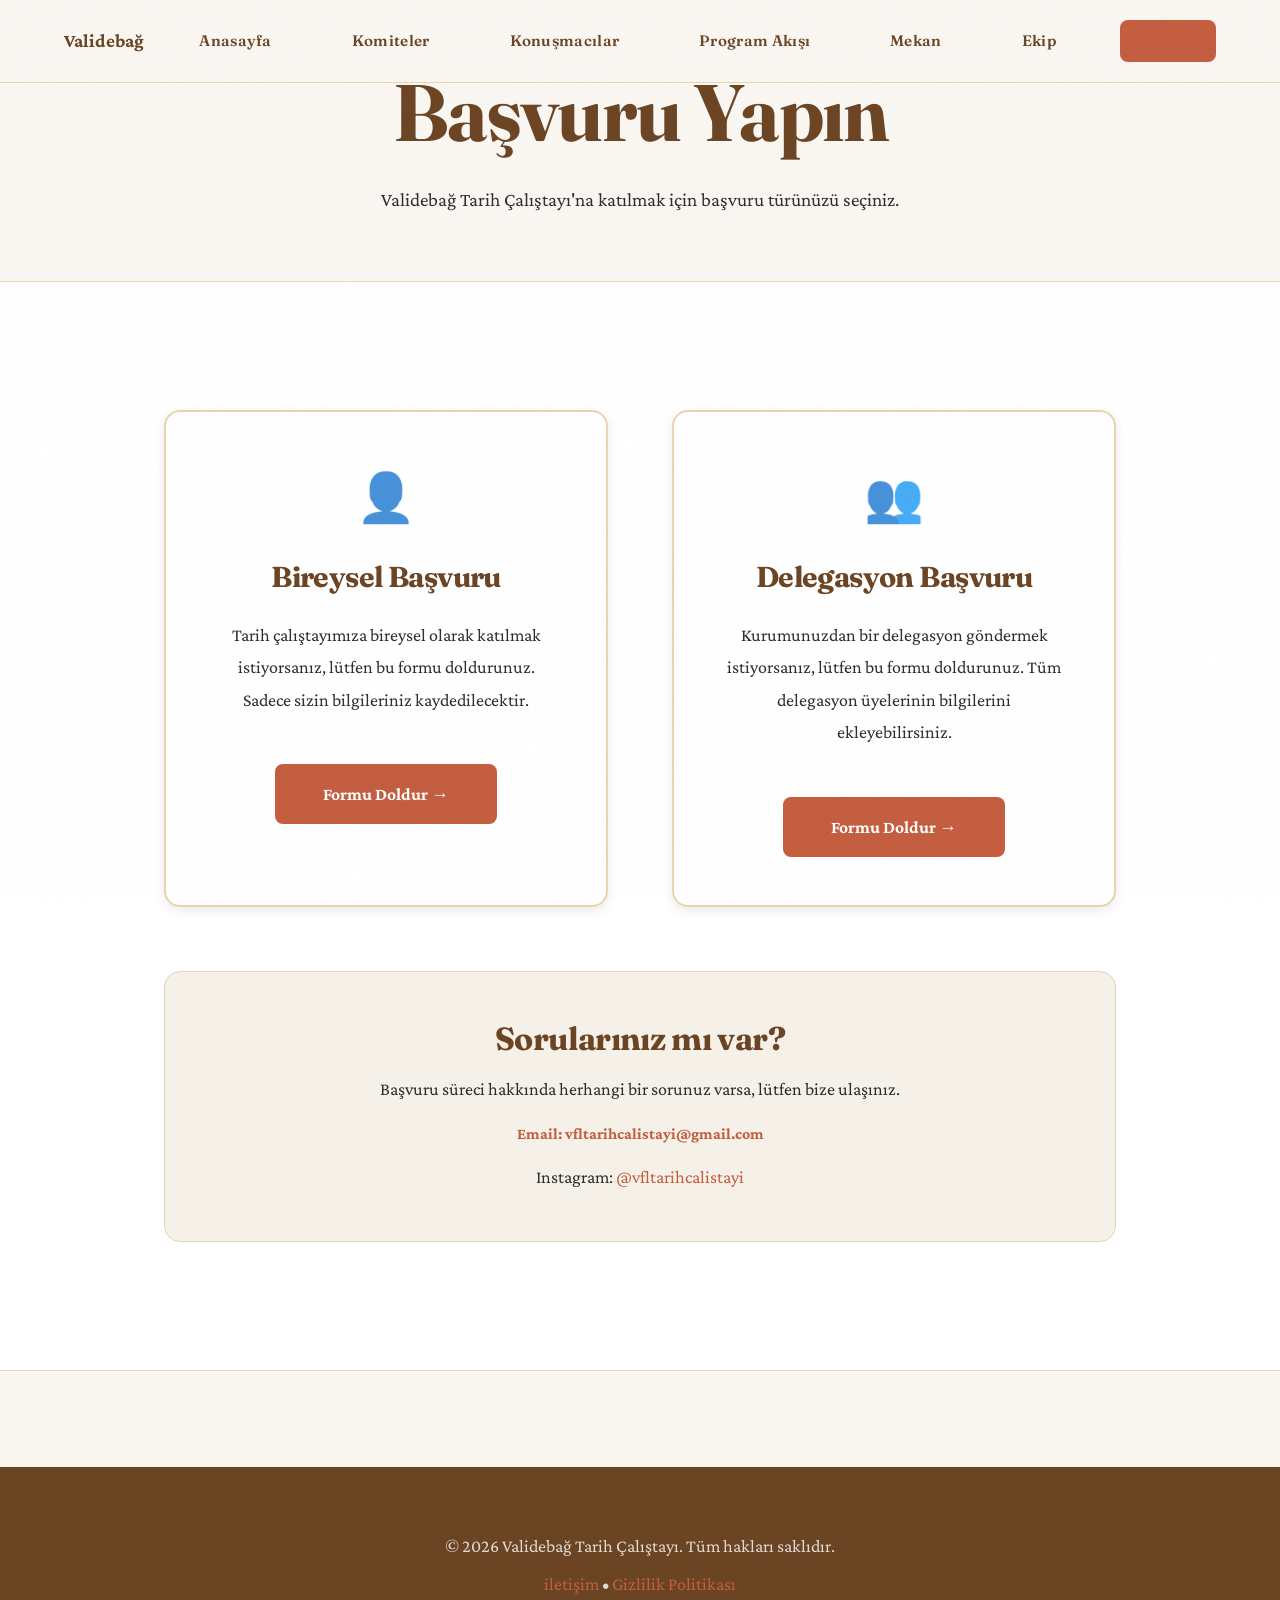
==== application.html @ ac3c8c67 "Initial commit: Validebağ Tarih Çalıştayı website - 9-10 Mayıs 2026" ====
<!DOCTYPE html>
<html lang="tr">
<head>
  <meta charset="UTF-8">
  <meta name="viewport" content="width=device-width, initial-scale=1.0">
  <meta name="description" content="Validebağ Tarih Çalıştayı - Başvuru">
  
  <title>Başvuru | Validebağ Tarih Çalıştayı</title>
  
  <link rel="icon" href="images/vfltarihkalitesiz.jpg" type="image/jpeg">
  <link rel="stylesheet" href="site.css">
  <style>
    .application-container {
      max-width: 1000px;
      margin: var(--space-3xl) auto;
      padding: 0 var(--space-lg);
    }

    .application-grid {
      display: grid;
      grid-template-columns: 1fr 1fr;
      gap: var(--space-3xl);
      margin: var(--space-3xl) 0;
    }

    @media (max-width: 768px) {
      .application-grid {
        grid-template-columns: 1fr;
        gap: var(--space-2xl);
      }
    }

    .application-card {
      background: var(--color-surface);
      border: 2px solid var(--color-border);
      border-radius: var(--radius-lg);
      padding: var(--space-2xl);
      text-align: center;
      transition: all 0.3s ease;
      box-shadow: var(--shadow-md);
    }

    .application-card:hover {
      border-color: var(--color-accent);
      box-shadow: var(--shadow-lg);
      transform: translateY(-4px);
    }

    .application-card h3 {
      color: var(--color-primary);
      font-size: 1.8rem;
      margin-bottom: var(--space-lg);
    }

    .application-card p {
      color: var(--color-text-primary);
      line-height: 1.8;
      margin-bottom: var(--space-2xl);
    }

    .application-button {
      display: inline-block;
      background-color: var(--color-accent);
      color: var(--color-surface);
      padding: var(--space-md) var(--space-2xl);
      border-radius: var(--radius-md);
      text-decoration: none;
      font-weight: 700;
      font-size: 1.1rem;
      transition: all 0.3s ease;
      border: none;
      cursor: pointer;
    }

    .application-button:hover {
      background-color: #a64d2e;
      text-decoration: none;
      transform: scale(1.05);
    }

    .application-icon {
      font-size: 3rem;
      margin-bottom: var(--space-lg);
      opacity: 0.8;
    }
  </style>
</head>
<body>
  <!-- NAVIGATION -->
  <nav>
    <div class="nav-container">
      <div class="nav-logo">
        <span style="font-size: 1.2rem; font-weight: 700; color: var(--color-primary);">Validebağ</span>
      </div>
      
      <ul class="nav-links">
        <li><a href="index.html">Anasayfa</a></li>
        <li><a href="committees.html">Komiteler</a></li>
        <li><a href="speakers.html">Konuşmacılar</a></li>
        <li><a href="schedule.html">Program Akışı</a></li>
        <li><a href="index.html#mekan">Mekan</a></li>
        <li><a href="team.html">Ekip</a></li>
        <li><a href="application.html" class="active btn btn-accent btn-small">Başvuru</a></li>
      </ul>

      <button class="hamburger" aria-label="Menu">
        <span></span>
        <span></span>
        <span></span>
      </button>
    </div>
  </nav>

  <!-- MAIN CONTENT -->
  <main>
    <!-- PAGE HEADER -->
    <section class="light text-center">
      <div class="container">
        <h1 class="animate-on-scroll">Başvuru Yapın</h1>
        <p class="animate-on-scroll stagger-1" style="font-size: 1.2rem; max-width: 700px; margin: 0 auto;">
          Validebağ Tarih Çalıştayı'na katılmak için başvuru türünüzü seçiniz.
        </p>
      </div>
    </section>

    <!-- APPLICATION OPTIONS -->
    <section class="dark">
      <div class="application-container">
        <div class="application-grid animate-on-scroll stagger-1">
          <!-- Individual Application -->
          <div class="application-card">
            <div class="application-icon">👤</div>
            <h3>Bireysel Başvuru</h3>
            <p>
              Tarih çalıştayımıza bireysel olarak katılmak istiyorsanız, lütfen bu formu doldurunuz. Sadece sizin bilgileriniz kaydedilecektir.
            </p>
            <a href="https://docs.google.com/forms/d/e/1FAIpQLSf6rA6gTKrqqKxIMOu5CJPsDPmnwL3As09_zaP8a62IZdHNdw/viewform" target="_blank" class="application-button">
              Formu Doldur →
            </a>
          </div>

          <!-- Delegation Application -->
          <div class="application-card">
            <div class="application-icon">👥</div>
            <h3>Delegasyon Başvuru</h3>
            <p>
              Kurumunuzdan bir delegasyon göndermek istiyorsanız, lütfen bu formu doldurunuz. Tüm delegasyon üyelerinin bilgilerini ekleyebilirsiniz.
            </p>
            <a href="https://docs.google.com/forms/d/e/1FAIpQLSeUXNnpHpRKY1TusnxW071rdFc4m7WQOL3dRkvvOe0qYwBbZA/viewform" target="_blank" class="application-button">
              Formu Doldur →
            </a>
          </div>
        </div>

        <!-- Additional Info -->
        <div class="animate-on-scroll stagger-2" style="margin-top: var(--space-3xl); text-align: center;">
          <div class="card" style="background-color: var(--color-surface-secondary); padding: var(--space-2xl);">
            <h3 style="color: var(--color-primary); margin-bottom: var(--space-md);">Sorularınız mı var?</h3>
            <p style="color: var(--color-text-primary); margin-bottom: var(--space-md);">
              Başvuru süreci hakkında herhangi bir sorunuz varsa, lütfen bize ulaşınız.
            </p>
            <a href="mailto:vfltarihcalistayi@gmail.com" style="color: var(--color-accent); font-weight: 700; text-decoration: none;">
              Email: vfltarihcalistayi@gmail.com
            </a>
            <p style="margin: var(--space-md) 0 0 0; color: var(--color-text-primary);">
              Instagram: <a href="https://instagram.com/vfltarihcalistayi" target="_blank" style="color: var(--color-accent); text-decoration: none;">@vfltarihcalistayi</a>
            </p>
          </div>
        </div>
      </div>
    </section>
  </main>

  <!-- FOOTER -->
  <footer>
    <div class="container">
      <p>&copy; 2026 Validebağ Tarih Çalıştayı. Tüm hakları saklıdır.</p>
      <p>
        <a href="mailto:vfltarihcalistayi@gmail.com">iletişim</a> •
        <a href="#">Gizlilik Politikası</a>
      </p>
    </div>
  </footer>

  <script src="app.js"></script>
</body>
</html>
---- site.css ----
/* ================================
   VALIDEBAĞ TARİH ÇALIŞTAYI
   Design System & CSS Variables
   Editorial / Magazine Style
   ================================ */

@import url('https://fonts.googleapis.com/css2?family=Fraunces:wght@400;500;600;700;800;900&family=Crimson+Pro:wght@400;500;600;700&display=swap');

/* ================================
   1. CSS VARIABLES & DESIGN SYSTEM
   ================================ */

:root {
  /* === COLORS === */
  /* Primary: Warm Editorial Brown */
  --color-primary: #6B4423;
  --color-primary-rgb: 107, 68, 35;
  --color-primary-light: #8B7355;
  
  /* Secondary: Terracotta/Accent */
  --color-accent: #C45D3E;
  --color-accent-light: #D97549;
  
  /* Background & Surface */
  --color-bg: #faf7f2;
  --color-surface: #ffffff;
  --color-surface-secondary: #f5f0e8;
  
  /* Text */
  --color-text-primary: #2d2d2d;
  --color-text-secondary: #6d6d6d;
  --color-text-light: #9a9a9a;
  
  /* Border & Divider */
  --color-border: #e8d5b0;
  --color-divider: #ead9b8;
  
  /* Functional */
  --color-success: #10b981;
  --color-warning: #f59e0b;
  --color-error: #ef4444;

  /* === TYPOGRAPHY === */
  --font-display: 'Fraunces', serif;
  --font-body: 'Crimson Pro', serif;
  --font-mono: 'Monaco', monospace;

  /* === SPACING (8px grid) === */
  --space-xs: 4px;
  --space-sm: 8px;
  --space-md: 16px;
  --space-lg: 24px;
  --space-xl: 32px;
  --space-2xl: 48px;
  --space-3xl: 64px;
  --space-4xl: 96px;
  --space-5xl: 128px;

  /* === BORDER RADIUS === */
  --radius-sm: 4px;
  --radius-md: 8px;
  --radius-lg: 16px;
  --radius-xl: 24px;
  --radius-full: 9999px;

  /* === SHADOWS === */
  --shadow-sm: 0 1px 2px rgba(0, 0, 0, 0.05);
  --shadow-md: 0 4px 12px rgba(0, 0, 0, 0.08);
  --shadow-lg: 0 12px 32px rgba(0, 0, 0, 0.12);
  --shadow-xl: 0 24px 64px rgba(0, 0, 0, 0.16);

  /* === EASING FUNCTIONS === */
  --ease-out-expo: cubic-bezier(0.16, 1, 0.3, 1);
  --ease-out-quart: cubic-bezier(0.25, 1, 0.5, 1);
  --ease-in-out: cubic-bezier(0.76, 0, 0.24, 1);
  --ease-spring: cubic-bezier(0.34, 1.56, 0.64, 1);
}

/* ================================
   2. RESET & BASE STYLES
   ================================ */

* {
  margin: 0;
  padding: 0;
  box-sizing: border-box;
}

html {
  scroll-behavior: smooth;
  -webkit-font-smoothing: antialiased;
  -moz-osx-font-smoothing: grayscale;
}

body {
  font-family: var(--font-body);
  font-size: 16px;
  line-height: 1.6;
  color: var(--color-text-primary);
  background-color: var(--color-bg);
  overflow-x: hidden;
}

/* Subtle grain overlay */
body::after {
  content: '';
  position: fixed;
  top: 0;
  left: 0;
  width: 100%;
  height: 100%;
  background-image: url("data:image/svg+xml,%3Csvg viewBox='0 0 256 256' xmlns='http://www.w3.org/2000/svg'%3E%3Cfilter id='noise'%3E%3CfeTurbulence type='fractalNoise' baseFrequency='0.9' numOctaves='4' stitchTiles='stitch'/%3E%3C/filter%3E%3Crect width='100%25' height='100%25' filter='url(%23noise)' opacity='0.02'/%3E%3C/svg%3E");
  pointer-events: none;
  z-index: 9999;
}

/* ================================
   3. TYPOGRAPHY
   ================================ */

h1, h2, h3, h4, h5, h6 {
  font-family: var(--font-display);
  font-weight: 700;
  line-height: 1.2;
  letter-spacing: -0.02em;
  color: var(--color-primary);
}

h1 {
  font-size: clamp(2.5rem, 5vw + 1rem, 5rem);
  margin-bottom: var(--space-lg);
}

h2 {
  font-size: clamp(1.8rem, 3vw + 0.5rem, 3rem);
  margin-bottom: var(--space-lg);
}

h3 {
  font-size: clamp(1.3rem, 2vw + 0.5rem, 2rem);
  margin-bottom: var(--space-md);
}

h4 {
  font-size: 1.25rem;
  margin-bottom: var(--space-md);
}

p {
  font-size: clamp(1rem, 1vw + 0.5rem, 1.125rem);
  line-height: 1.7;
  margin-bottom: var(--space-md);
  color: var(--color-text-primary);
}

p:last-child {
  margin-bottom: 0;
}

/* Accent color for special text */
.accent {
  color: var(--color-accent);
  font-weight: 600;
}

a {
  color: var(--color-primary);
  text-decoration: none;
  transition: color 0.3s ease;
}

a:hover {
  color: var(--color-accent);
}

/* ================================
   4. LAYOUT UTILITIES
   ================================ */

.container {
  max-width: 1200px;
  margin: 0 auto;
  padding: 0 var(--space-lg);
}

.full-bleed {
  width: 100vw;
  margin-left: calc(-50vw + 50%);
}

.grid {
  display: grid;
  gap: var(--space-lg);
}

.grid-2 {
  grid-template-columns: repeat(2, 1fr);
}

.grid-3 {
  grid-template-columns: repeat(3, 1fr);
}

.grid-4 {
  grid-template-columns: repeat(4, 1fr);
}

.grid-asymmetric {
  grid-template-columns: 2fr 1fr;
}

.grid-golden {
  grid-template-columns: 1.618fr 1fr;
}

@media (max-width: 768px) {
  .grid-2,
  .grid-3,
  .grid-4,
  .grid-asymmetric,
  .grid-golden {
    grid-template-columns: 1fr;
  }
}

/* ================================
   5. FLEXBOX UTILITIES
   ================================ */

.flex {
  display: flex;
  gap: var(--space-md);
}

.flex-center {
  display: flex;
  align-items: center;
  justify-content: center;
  gap: var(--space-md);
}

.flex-between {
  display: flex;
  align-items: center;
  justify-content: space-between;
  gap: var(--space-md);
}

.flex-col {
  display: flex;
  flex-direction: column;
}

/* ================================
   6. NAVIGATION
   ================================ */

nav {
  position: fixed;
  top: 0;
  left: 0;
  width: 100%;
  z-index: 100;
  padding: var(--space-md) 0;
  backdrop-filter: blur(12px);
  background: rgba(250, 247, 242, 0.85);
  border-bottom: 1px solid var(--color-border);
  transition: all 0.3s ease;
}

nav.scrolled {
  padding: var(--space-sm) 0;
  box-shadow: var(--shadow-sm);
}

.nav-container {
  display: flex;
  align-items: center;
  justify-content: space-between;
  padding: 0 var(--space-lg);
  max-width: 1200px;
  margin: 0 auto;
}

.nav-logo {
  height: 50px;
  width: auto;
  display: flex;
  align-items: center;
}

.nav-logo img {
  height: 100%;
  width: auto;
  object-fit: contain;
}

.nav-links {
  display: flex;
  align-items: center;
  gap: var(--space-2xl);
  list-style: none;
}

.nav-links a {
  font-family: var(--font-display);
  font-weight: 600;
  font-size: 0.95rem;
  letter-spacing: 0.02em;
  padding: var(--space-sm) var(--space-md);
  border-bottom: 2px solid transparent;
  transition: all 0.3s ease;
}

.nav-links a:hover,
.nav-links a.active {
  color: var(--color-accent);
  border-bottom-color: var(--color-accent);
}

/* Hamburger Menu */
.hamburger {
  display: none;
  flex-direction: column;
  gap: 6px;
  background: none;
  border: none;
  cursor: pointer;
  padding: var(--space-sm);
}

.hamburger span {
  width: 24px;
  height: 2px;
  background: var(--color-primary);
  transition: all 0.3s ease;
}

.hamburger.open span:nth-child(1) {
  transform: rotate(45deg) translate(10px, 10px);
}

.hamburger.open span:nth-child(2) {
  opacity: 0;
}

.hamburger.open span:nth-child(3) {
  transform: rotate(-45deg) translate(8px, -8px);
}

@media (max-width: 768px) {
  .hamburger {
    display: flex;
  }

  .nav-links {
    position: absolute;
    top: 70px;
    right: 0;
    left: 0;
    background: var(--color-surface);
    flex-direction: column;
    gap: var(--space-lg);
    padding: var(--space-2xl) var(--space-lg);
    border-bottom: 1px solid var(--color-border);
    max-height: 0;
    overflow: hidden;
    transition: max-height 0.3s ease;
  }

  .nav-links.open {
    max-height: 400px;
  }

  .nav-links a {
    padding: var(--space-md) 0;
    font-size: 1.1rem;
  }
}

/* ================================
   7. BUTTONS
   ================================ */

.btn {
  display: inline-flex;
  align-items: center;
  justify-content: center;
  gap: var(--space-sm);
  padding: 14px 28px;
  font-family: var(--font-display);
  font-size: 0.95rem;
  font-weight: 600;
  letter-spacing: 0.01em;
  border: none;
  border-radius: var(--radius-md);
  cursor: pointer;
  transition: all 0.3s var(--ease-out-expo);
  text-decoration: none;
}

.btn-primary {
  color: var(--color-surface);
  background: var(--color-primary);
}

.btn-primary:hover {
  background: var(--color-primary-light);
  transform: translateY(-2px);
  box-shadow: var(--shadow-lg);
}

.btn-accent {
  color: var(--color-surface);
  background: var(--color-accent);
}

.btn-accent:hover {
  background: var(--color-accent-light);
  transform: translateY(-2px);
  box-shadow: var(--shadow-lg);
}

.btn-ghost {
  color: var(--color-primary);
  background: transparent;
  border: 1.5px solid var(--color-border);
}

.btn-ghost:hover {
  border-color: var(--color-primary);
  background: var(--color-surface-secondary);
  transform: translateY(-2px);
}

.btn-small {
  padding: 10px 18px;
  font-size: 0.85rem;
}

/* ================================
   8. CARDS
   ================================ */

.card {
  background: var(--color-surface);
  border: 1px solid var(--color-border);
  border-radius: var(--radius-lg);
  padding: var(--space-xl);
  transition: all 0.4s var(--ease-out-expo);
}

.card:hover {
  transform: translateY(-4px);
  box-shadow: var(--shadow-lg);
  border-color: var(--color-accent);
}

.card-compact {
  padding: var(--space-lg);
}

.card-image {
  width: 100%;
  height: 200px;
  object-fit: cover;
  border-radius: var(--radius-lg) var(--radius-lg) 0 0;
  margin: -var(--space-xl) -var(--space-xl) var(--space-lg) -var(--space-xl);
}

.card-title {
  margin-bottom: var(--space-md);
}

.card-text {
  color: var(--color-text-secondary);
  margin-bottom: var(--space-md);
}

/* ================================
   9. FORMS
   ================================ */

.form-group {
  margin-bottom: var(--space-lg);
}

.form-group label {
  display: block;
  font-family: var(--font-display);
  font-weight: 600;
  margin-bottom: var(--space-sm);
  color: var(--color-primary);
}

.input,
textarea,
select {
  width: 100%;
  padding: 14px 18px;
  font-family: var(--font-body);
  font-size: 16px;
  color: var(--color-text-primary);
  background: var(--color-surface);
  border: 1.5px solid var(--color-border);
  border-radius: var(--radius-md);
  outline: none;
  transition: all 0.25s ease;
}

.input:focus,
textarea:focus,
select:focus {
  border-color: var(--color-primary);
  box-shadow: 0 0 0 3px rgba(107, 68, 35, 0.15);
}

.input::placeholder,
textarea::placeholder {
  color: var(--color-text-light);
  opacity: 0.6;
}

textarea {
  resize: vertical;
  min-height: 120px;
}

/* ================================
   10. SECTIONS & SPACING
   ================================ */

section {
  padding: var(--space-3xl) 0;
}

section.hero {
  padding: 150px 0;
  min-height: 100vh;
  display: flex;
  align-items: center;
  justify-content: center;
  background: linear-gradient(135deg, var(--color-bg) 0%, var(--color-surface-secondary) 100%);
}

section.light {
  background: var(--color-bg);
}

section.dark {
  background: var(--color-surface);
  border-top: 1px solid var(--color-divider);
  border-bottom: 1px solid var(--color-divider);
}

/* ================================
   11. COUNTDOWN TIMER
   ================================ */

.countdown {
  display: flex;
  justify-content: center;
  align-items: center;
  gap: var(--space-2xl);
  margin: var(--space-3xl) 0;
}

.countdown-item {
  display: flex;
  flex-direction: column;
  align-items: center;
  text-align: center;
}

.countdown-value {
  font-family: var(--font-display);
  font-size: clamp(2rem, 5vw, 4rem);
  font-weight: 900;
  color: var(--color-primary);
  line-height: 1;
  margin-bottom: var(--space-sm);
}

.countdown-label {
  font-family: var(--font-display);
  font-size: 0.95rem;
  font-weight: 600;
  letter-spacing: 0.05em;
  color: var(--color-text-secondary);
  text-transform: uppercase;
}

@media (max-width: 640px) {
  .countdown {
    gap: var(--space-lg);
  }

  .countdown-value {
    font-size: 2rem;
  }
}

/* ================================
   12. ANIMATIONS
   ================================ */

@keyframes fadeInUp {
  from {
    opacity: 0;
    transform: translateY(30px);
  }
  to {
    opacity: 1;
    transform: translateY(0);
  }
}

@keyframes scaleIn {
  from {
    opacity: 0;
    transform: scale(0.95);
  }
  to {
    opacity: 1;
    transform: scale(1);
  }
}

@keyframes slideInLeft {
  from {
    opacity: 0;
    transform: translateX(-40px);
  }
  to {
    opacity: 1;
    transform: translateX(0);
  }
}

@keyframes slideInRight {
  from {
    opacity: 0;
    transform: translateX(40px);
  }
  to {
    opacity: 1;
    transform: translateX(0);
  }
}

.animate-on-scroll {
  opacity: 0;
  animation: fadeInUp 0.8s var(--ease-out-expo) forwards;
}

.stagger-1 { animation-delay: 0.1s; }
.stagger-2 { animation-delay: 0.2s; }
.stagger-3 { animation-delay: 0.3s; }
.stagger-4 { animation-delay: 0.4s; }
.stagger-5 { animation-delay: 0.5s; }

/* ================================
   13. UTILITY CLASSES
   ================================ */

.text-center {
  text-align: center;
}

.text-left {
  text-align: left;
}

.text-right {
  text-align: right;
}

.text-muted {
  color: var(--color-text-secondary);
}

.text-light {
  color: var(--color-text-light);
}

.mb-0 { margin-bottom: 0; }
.mb-sm { margin-bottom: var(--space-sm); }
.mb-md { margin-bottom: var(--space-md); }
.mb-lg { margin-bottom: var(--space-lg); }
.mb-xl { margin-bottom: var(--space-xl); }
.mb-2xl { margin-bottom: var(--space-2xl); }

.mt-sm { margin-top: var(--space-sm); }
.mt-md { margin-top: var(--space-md); }
.mt-lg { margin-top: var(--space-lg); }
.mt-xl { margin-top: var(--space-xl); }
.mt-2xl { margin-top: var(--space-2xl); }

.p-0 { padding: 0; }
.p-sm { padding: var(--space-sm); }
.p-md { padding: var(--space-md); }
.p-lg { padding: var(--space-lg); }
.p-xl { padding: var(--space-xl); }

/* ================================
   14. FOOTER
   ================================ */

footer {
  background: var(--color-primary);
  color: var(--color-surface);
  padding: var(--space-3xl) 0 var(--space-2xl);
  margin-top: var(--space-4xl);
  text-align: center;
}

footer p {
  color: rgba(255, 255, 255, 0.8);
  margin-bottom: var(--space-sm);
}

footer a {
  color: var(--color-accent);
}

footer a:hover {
  color: var(--color-accent-light);
}

/* ================================
   15. RESPONSIVE BREAKPOINTS
   ================================ */

@media (max-width: 1024px) {
  .container {
    padding: 0 var(--space-md);
  }

  section {
    padding: var(--space-2xl) 0;
  }

  section.hero {
    padding: 100px 0;
    min-height: auto;
  }
}

@media (max-width: 768px) {
  .nav-links {
    gap: var(--space-lg);
  }

  section {
    padding: var(--space-2xl) 0;
  }

  .container {
    padding: 0 var(--space-md);
  }

  h1 {
    margin-bottom: var(--space-md);
  }

  .grid {
    gap: var(--space-md);
  }

  .flex {
    gap: var(--space-sm);
  }
}

@media (max-width: 640px) {
  body {
    font-size: 15px;
  }

  .container {
    padding: 0 var(--space-md);
  }

  section {
    padding: var(--space-2xl) var(--space-md);
  }

  .btn {
    padding: 12px 20px;
    font-size: 0.9rem;
  }

  .card {
    padding: var(--space-lg);
  }
}
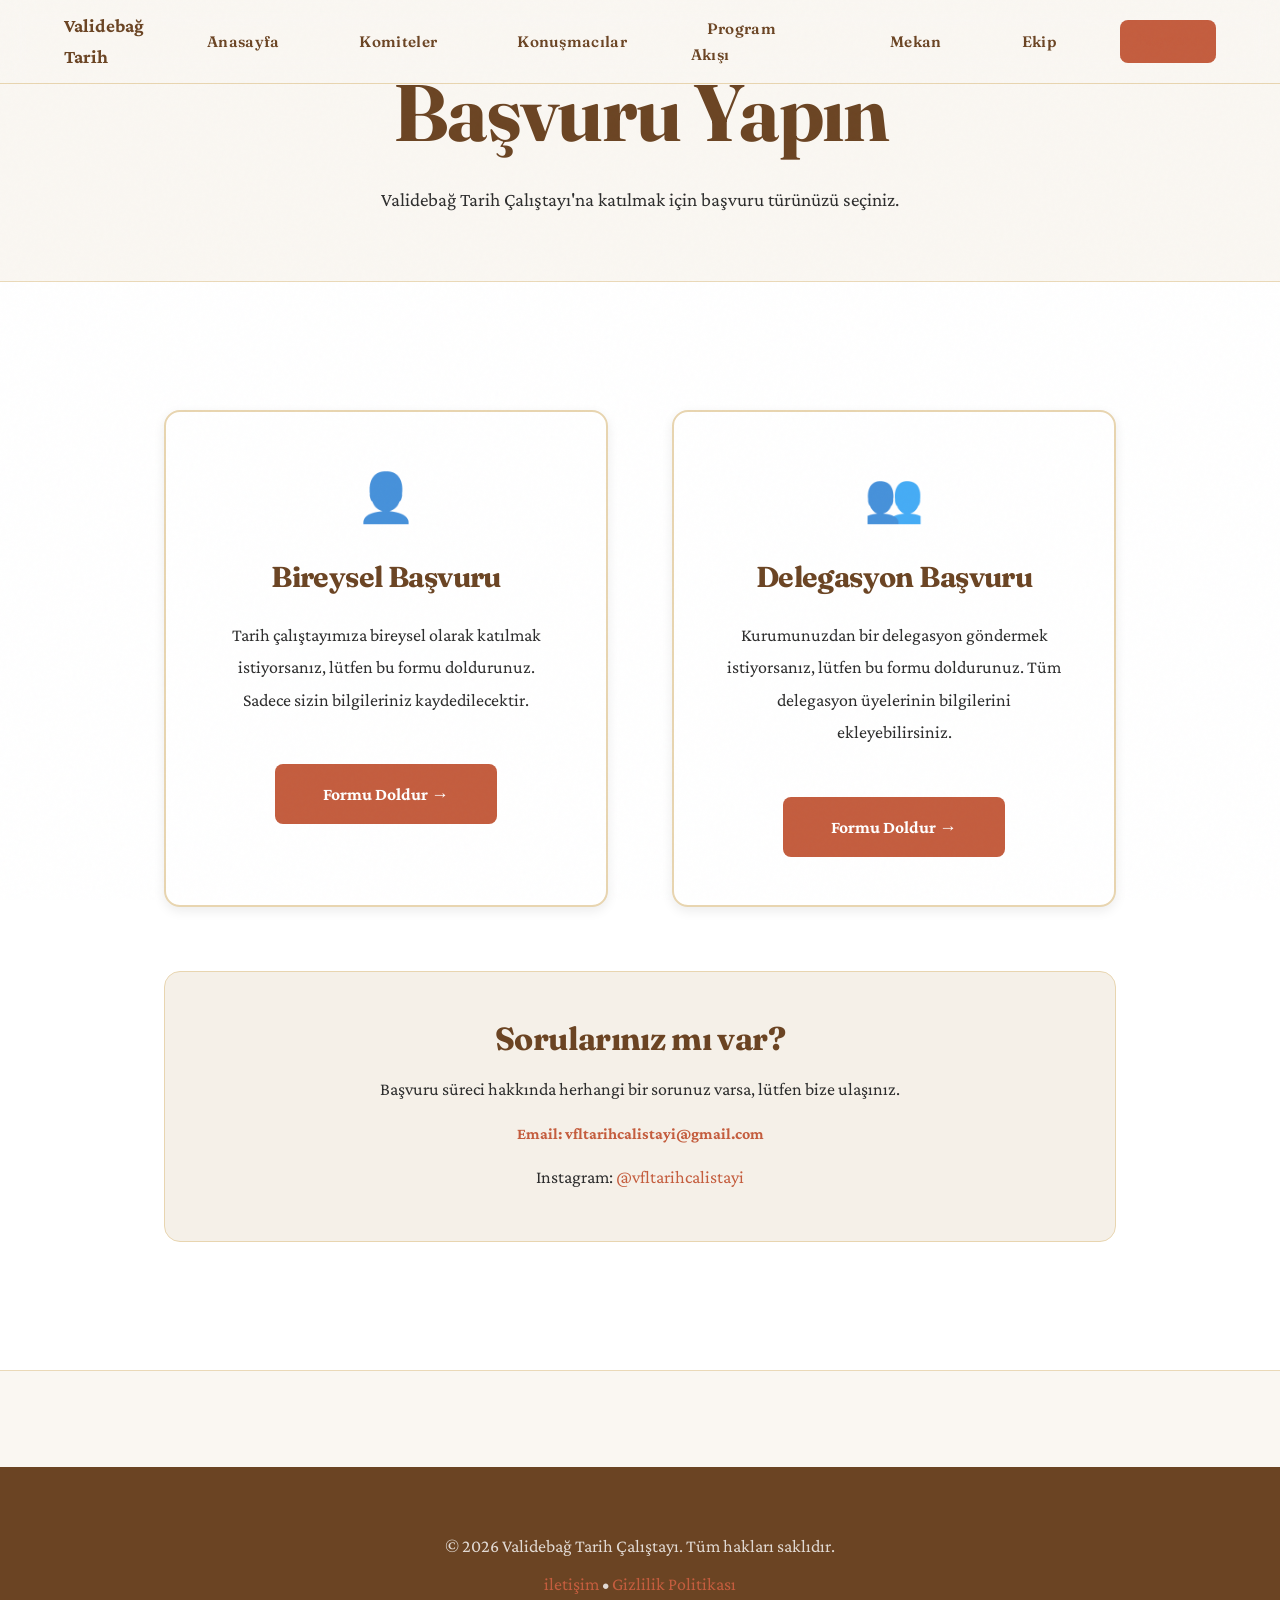
==== commit a8bd3fd8: "Update: navbar branding, transportation info, team roles redesign, mobile navbar fix" ====
--- a/application.html
+++ b/application.html
@@ -90,7 +90,7 @@
   <nav>
     <div class="nav-container">
       <div class="nav-logo">
-        <span style="font-size: 1.2rem; font-weight: 700; color: var(--color-primary);">Validebağ</span>
+        <span style="font-size: 1.2rem; font-weight: 700; color: var(--color-primary);">Validebağ Tarih</span>
       </div>
       
       <ul class="nav-links">
--- a/site.css
+++ b/site.css
@@ -366,15 +366,27 @@
     max-height: 0;
     overflow: hidden;
     transition: max-height 0.3s ease;
+    box-shadow: var(--shadow-md);
   }
 
   .nav-links.open {
-    max-height: 400px;
+    max-height: 500px;
+    overflow-y: auto;
+    z-index: 99;
   }
 
   .nav-links a {
     padding: var(--space-md) 0;
     font-size: 1.1rem;
+  }
+
+  /* Ensure main content has proper spacing on mobile */
+  main {
+    margin-top: 80px;
+  }
+
+  section.hero {
+    margin-top: 0;
   }
 }
 
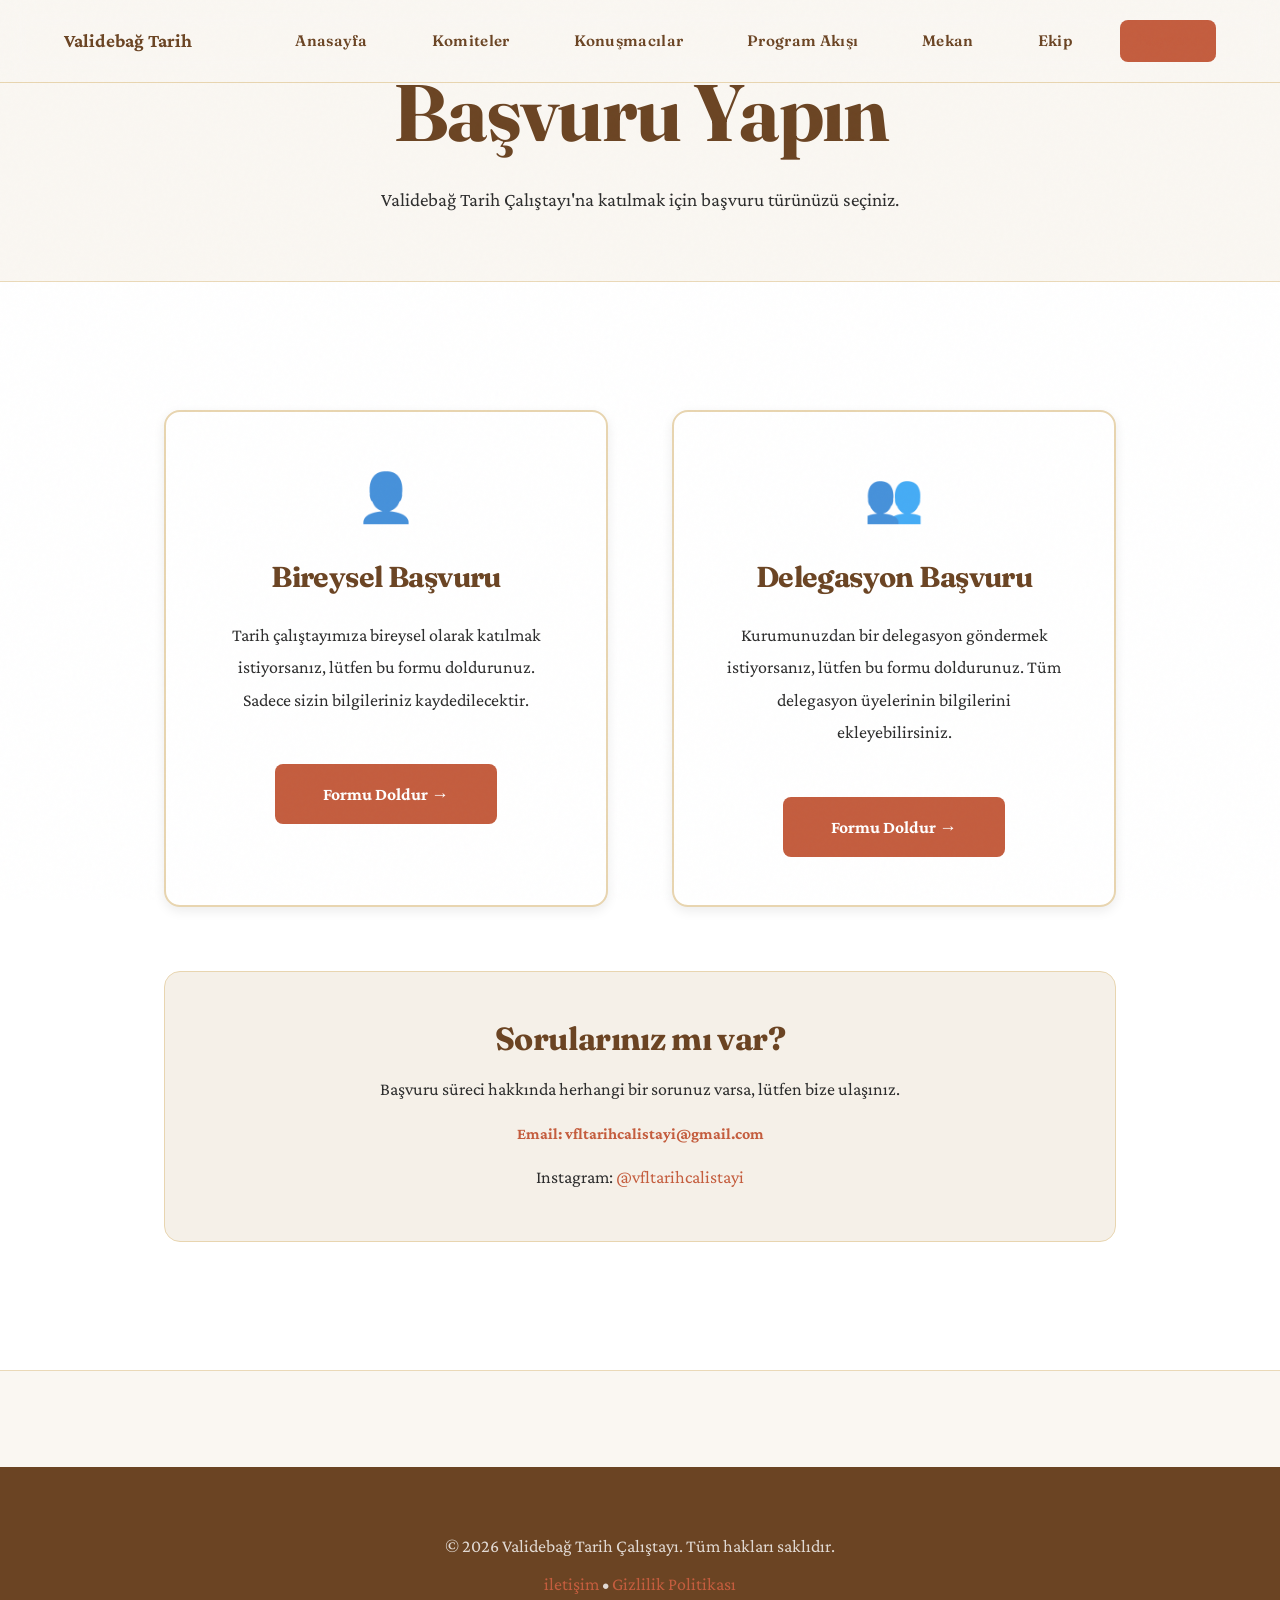
==== commit e9c28b5a: "Fix: remove about/mission sections from team, center nav-logo, reduce nav-links gap to prevent wrapp" ====
--- a/application.html
+++ b/application.html
@@ -1,5 +1,6 @@
 <!DOCTYPE html>
 <html lang="tr">
+<!
 <head>
   <meta charset="UTF-8">
   <meta name="viewport" content="width=device-width, initial-scale=1.0">
--- a/site.css
+++ b/site.css
@@ -287,6 +287,7 @@
   width: auto;
   display: flex;
   align-items: center;
+  justify-content: center;
 }
 
 .nav-logo img {
@@ -298,7 +299,7 @@
 .nav-links {
   display: flex;
   align-items: center;
-  gap: var(--space-2xl);
+  gap: var(--space-xl);
   list-style: none;
 }
 
